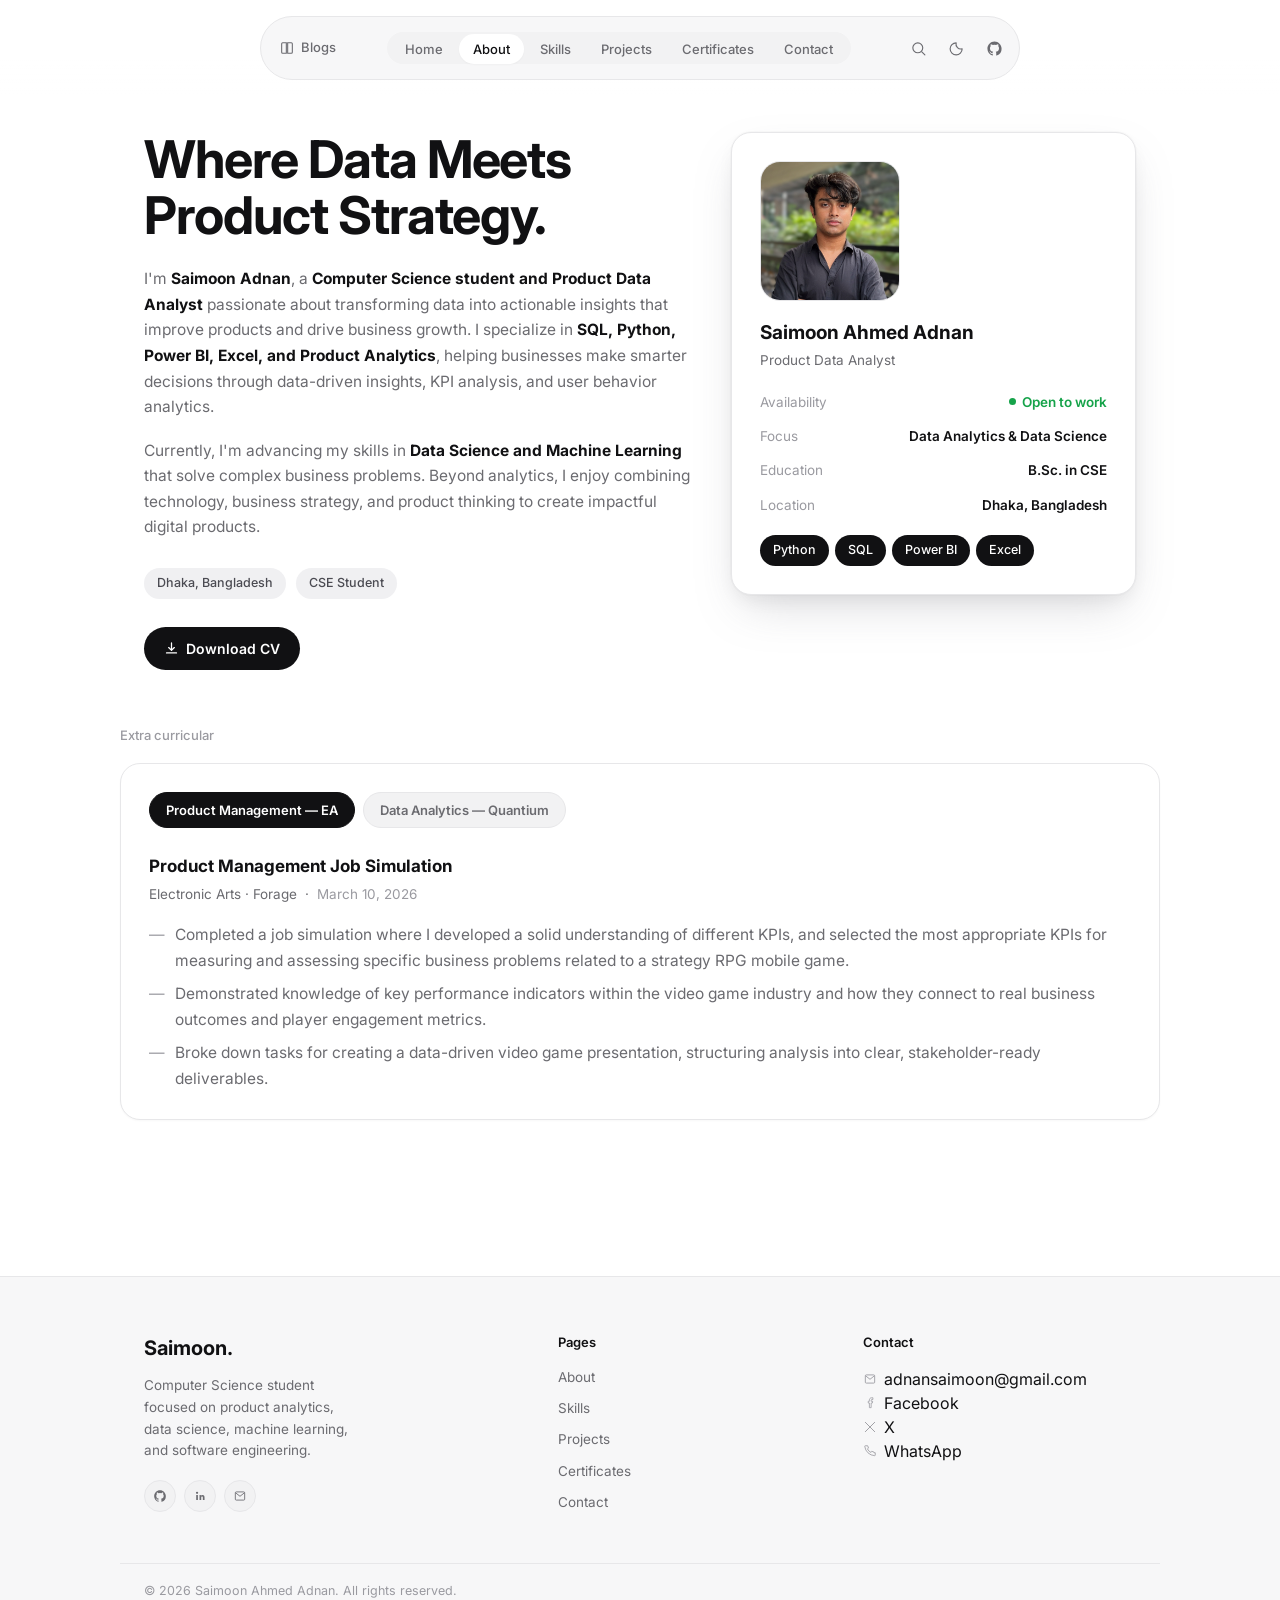
==== about.html @ 1e39cbe5 "first commit" ====
<!DOCTYPE html>
<html lang="en">
<head>
<meta charset="UTF-8" />
<meta name="viewport" content="width=device-width, initial-scale=1.0" />
<title>About — Saimoon Ahmed Adnan</title>
<link rel="preconnect" href="https://fonts.googleapis.com">
<link rel="preconnect" href="https://fonts.gstatic.com" crossorigin>
<link href="https://fonts.googleapis.com/css2?family=Inter:wght@400;500;600;700;800&display=swap" rel="stylesheet">
<link rel="stylesheet" href="css/style.css" />
<style>
  .sim-tab {
    font-size: 13px;
    font-weight: 600;
    padding: 9px 16px;
    border-radius: 999px;
    background: var(--bg-soft-2);
    color: var(--text-soft);
    border: 1px solid var(--border);
    transition: background 0.15s ease, color 0.15s ease;
  }
  .sim-tab.is-active {
    background: var(--text);
    color: var(--bg);
    border-color: var(--text);
  }
</style>
</head>
<body>
<a href="#main" class="skip-link">Skip to content</a>

<header class="nav-wrap">
  <nav class="nav" aria-label="Primary">
    <a href="blog.html" class="nav__brand">
      <svg viewBox="0 0 24 24" fill="none"><path d="M4 5.5C4 4.67 4.67 4 5.5 4H11v16H5.5A1.5 1.5 0 0 1 4 18.5v-13Z" stroke="currentColor" stroke-width="1.6"/><path d="M20 5.5c0-.83-.67-1.5-1.5-1.5H13v16h5.5a1.5 1.5 0 0 0 1.5-1.5v-13Z" stroke="currentColor" stroke-width="1.6"/></svg>
      <span>Blogs</span>
    </a>
    <ul class="nav__links" role="list">
      <li><a href="index.html" class="nav__link">Home</a></li>
      <li><a href="about.html" class="nav__link">About</a></li>
      <li><a href="skills.html" class="nav__link">Skills</a></li>
      <li><a href="projects.html" class="nav__link">Projects</a></li>
      <li><a href="certificates.html" class="nav__link">Certificates</a></li>
      <li><a href="contact.html" class="nav__link">Contact</a></li>
    </ul>
    <div class="nav__actions">
      <button class="nav__icon-btn" aria-label="Search" type="button">
        <svg viewBox="0 0 24 24" fill="none"><circle cx="11" cy="11" r="7" stroke="currentColor" stroke-width="1.6"/><path d="M21 21l-4.3-4.3" stroke="currentColor" stroke-width="1.6" stroke-linecap="round"/></svg>
      </button>
      <button class="nav__icon-btn" aria-label="Toggle dark mode" type="button" data-theme-toggle>
        <svg viewBox="0 0 24 24" fill="none" data-theme-icon></svg>
      </button>
      <a class="nav__icon-btn" href="https://github.com/" aria-label="GitHub" target="_blank" rel="noopener">
        <svg viewBox="0 0 24 24" fill="none"><path d="M12 2C6.48 2 2 6.58 2 12.25c0 4.49 2.87 8.3 6.84 9.64.5.1.68-.22.68-.49 0-.24-.01-1.05-.01-1.9-2.78.62-3.37-1.21-3.37-1.21-.45-1.18-1.1-1.49-1.1-1.49-.9-.63.07-.62.07-.62 1 .07 1.53 1.05 1.53 1.05.89 1.56 2.34 1.11 2.91.85.09-.66.34-1.11.62-1.36-2.22-.26-4.56-1.14-4.56-5.07 0-1.12.39-2.04 1.03-2.76-.1-.26-.45-1.31.1-2.73 0 0 .84-.27 2.75 1.05a9.3 9.3 0 0 1 5 0c1.91-1.32 2.75-1.05 2.75-1.05.55 1.42.2 2.47.1 2.73.64.72 1.03 1.64 1.03 2.76 0 3.94-2.34 4.81-4.57 5.06.36.32.67.94.67 1.9 0 1.37-.01 2.47-.01 2.81 0 .27.18.6.69.49A10.03 10.03 0 0 0 22 12.25C22 6.58 17.52 2 12 2Z" fill="currentColor"/></svg>
      </a>
      <button class="nav__icon-btn nav__links-mobile" aria-label="Open menu" type="button" data-menu-open>
        <svg viewBox="0 0 24 24" fill="none"><path d="M4 6h16M4 12h16M4 18h16" stroke="currentColor" stroke-width="1.8" stroke-linecap="round"/></svg>
      </button>
    </div>
  </nav>
</header>

<div class="mobile-menu" data-mobile-menu>
  <div class="mobile-menu__top">
    <button class="nav__icon-btn" aria-label="Close menu" type="button" data-menu-close>
      <svg viewBox="0 0 24 24" fill="none"><path d="M6 6l12 12M18 6L6 18" stroke="currentColor" stroke-width="1.8" stroke-linecap="round"/></svg>
    </button>
  </div>
  <nav class="mobile-menu__links" aria-label="Mobile">
    <a href="blog.html">Blog</a>
    <a href="index.html">Home</a>
    <a href="about.html">About</a>
    <a href="skills.html">Skills</a>
    <a href="projects.html">Projects</a>
    <a href="certificates.html">Certificates</a>
    <a href="contact.html">Contact</a>
  </nav>
</div>

<main id="main">
  <section class="container--wide" style="padding-top:36px;">
    <div style="display:grid; grid-template-columns: 1.15fr 0.85fr; gap:40px; align-items:start;">

      <!-- Left: bio -->
      <div class="reveal">
        <h1 class="h1" style="margin-bottom:22px;">Where Data Meets Product Strategy.</h1>
        <p class="body-text" style="margin-bottom:18px;">
          I'm <strong style="color:var(--text);">Saimoon Adnan</strong>, a <strong style="color:var(--text);">Computer Science student and Product Data Analyst</strong> passionate about transforming data into actionable insights that improve products and drive business growth. I specialize in <strong style="color:var(--text);">SQL, Python, Power BI, Excel, and Product Analytics</strong>, helping businesses make smarter decisions through data-driven insights, KPI analysis, and user behavior analytics.
        </p>
        <p class="body-text" style="margin-bottom:28px;">
          Currently, I'm advancing my skills in <strong style="color:var(--text);">Data Science and Machine Learning</strong> that solve complex business problems. Beyond analytics, I enjoy combining technology, business strategy, and product thinking to create impactful digital products.
        </p>

        <div style="display:flex; gap:10px; flex-wrap:wrap; margin-bottom:28px;">
          <span class="pill">Dhaka, Bangladesh</span>
          <span class="pill">CSE Student</span>
        </div>

        <a href="#" class="btn btn--primary">
          <svg viewBox="0 0 24 24" fill="none"><path d="M12 3v12m0 0l-4.5-4.5M12 15l4.5-4.5M4 19h16" stroke="currentColor" stroke-width="2" stroke-linecap="round" stroke-linejoin="round"/></svg>
          Download CV
        </a>
      </div>

      <!-- Right: info card -->
      <div class="card reveal" style="padding:28px; box-shadow: 0 0 0 1px rgba(0,0,0,0.02), 0 20px 48px -12px rgba(120,120,128,0.28), 0 8px 20px -6px rgba(0,0,0,0.08);">
        <div style="width:140px; height:140px; border-radius:20px; background:var(--bg-soft-2); border:1px solid var(--border); display:flex; align-items:center; justify-content:center; margin-bottom:18px; overflow:hidden;">
          <img src="my pic/saimon 1.jpeg" alt="Saimoon Ahmed Adnan" style="width:100%; height:100%; object-fit:cover; object-position:center top;">
        </div>

        <h2 style="font-size:19px; font-weight:700; margin-bottom:2px;">Saimoon Ahmed Adnan</h2>
        <p style="font-size:13.5px; color:var(--text-soft); margin-bottom:22px;">Product Data Analyst</p>

        <div style="display:flex; flex-direction:column; gap:14px; margin-bottom:20px;">
          <div style="display:flex; justify-content:space-between; font-size:13.5px;">
            <span class="text-faint">Availability</span>
            <span style="display:flex; align-items:center; gap:6px; color:var(--accent-green); font-weight:600;"><span class="dot"></span>Open to work</span>
          </div>
          <div style="display:flex; justify-content:space-between; font-size:13.5px;">
            <span class="text-faint">Focus</span>
            <span style="font-weight:600;">Data Analytics &amp; Data Science</span>
          </div>
          <div style="display:flex; justify-content:space-between; font-size:13.5px;">
            <span class="text-faint">Education</span>
            <span style="font-weight:600;">B.Sc. in CSE</span>
          </div>
          <div style="display:flex; justify-content:space-between; font-size:13.5px;">
            <span class="text-faint">Location</span>
            <span style="font-weight:600;">Dhaka, Bangladesh</span>
          </div>
        </div>

        <div style="display:flex; gap:6px; flex-wrap:wrap;">
          <span class="pill pill--dark">Python</span>
          <span class="pill pill--dark">SQL</span>
          <span class="pill pill--dark">Power BI</span>
          <span class="pill pill--dark">Excel</span>
        </div>
      </div>

    </div>
  </section>

  <!-- ================= EXTRA CURRICULAR (swappable tabs) ================= -->
  <section class="container--wide section">
    <p class="eyebrow reveal" style="margin-bottom:18px;">Extra curricular</p>

    <div class="card reveal" style="padding:28px;">
      <div class="sim-tabs" role="tablist" aria-label="Switch job simulation" style="display:flex; gap:8px; flex-wrap:wrap; margin-bottom:26px;">
        <button class="sim-tab is-active" data-sim="ea" type="button">Product Management — EA</button>
        <button class="sim-tab" data-sim="quantium" type="button">Data Analytics — Quantium</button>
      </div>

      <div data-sim-panel="ea">
        <h3 style="font-size:17px; font-weight:700; margin-bottom:4px;">Product Management Job Simulation</h3>
        <p style="font-size:13.5px; color:var(--text-soft); margin-bottom:18px;">
          Electronic Arts · Forage &nbsp;·&nbsp; <span class="text-faint">March 10, 2026</span>
        </p>
        <ul style="display:flex; flex-direction:column; gap:8px;">
          <li class="body-text" style="display:flex; gap:10px;"><span aria-hidden="true" style="color:var(--text-faint);">—</span>Completed a job simulation where I developed a solid understanding of different KPIs, and selected the most appropriate KPIs for measuring and assessing specific business problems related to a strategy RPG mobile game.</li>
          <li class="body-text" style="display:flex; gap:10px;"><span aria-hidden="true" style="color:var(--text-faint);">—</span>Demonstrated knowledge of key performance indicators within the video game industry and how they connect to real business outcomes and player engagement metrics.</li>
          <li class="body-text" style="display:flex; gap:10px;"><span aria-hidden="true" style="color:var(--text-faint);">—</span>Broke down tasks for creating a data-driven video game presentation, structuring analysis into clear, stakeholder-ready deliverables.</li>
        </ul>
      </div>

      <div data-sim-panel="quantium" style="display:none;">
        <h3 style="font-size:17px; font-weight:700; margin-bottom:4px;">Quantium Data Analytics Job Simulation on Forage</h3>
        <p style="font-size:13.5px; color:var(--text-soft); margin-bottom:18px;">
          Quantium · Forage &nbsp;·&nbsp; <span class="text-faint">June 3, 2026</span>
        </p>
        <ul style="display:flex; flex-direction:column; gap:8px;">
          <li class="body-text" style="display:flex; gap:10px;"><span aria-hidden="true" style="color:var(--text-faint);">—</span>Completed a job simulation focused on Data Analytics and Commercial Insights for the data science team.</li>
          <li class="body-text" style="display:flex; gap:10px;"><span aria-hidden="true" style="color:var(--text-faint);">—</span>Developed expertise in data preparation and customer analytics, utilizing transaction datasets to extract valuable insights and deliver data-driven commercial recommendations.</li>
          <li class="body-text" style="display:flex; gap:10px;"><span aria-hidden="true" style="color:var(--text-faint);">—</span>Extended analytical capabilities to identify benchmark stores for conducting uplift testing on trial store layouts, enabling evidence-based decision-making.</li>
        </ul>
      </div>
    </div>
  </section>
</main>

<footer class="footer">
  <div class="footer__top">
    <div>
      <p class="footer__brand-name">Saimoon.</p>
      <p class="footer__brand-text">Computer Science student focused on product analytics, data science, machine learning, and software engineering.</p>
      <div class="footer__socials">
        <a href="https://github.com/saimoon-adnan" class="footer__social-btn" aria-label="GitHub" target="_blank" rel="noopener">
          <svg viewBox="0 0 24 24" fill="none"><path d="M12 2C6.48 2 2 6.58 2 12.25c0 4.49 2.87 8.3 6.84 9.64.5.1.68-.22.68-.49 0-.24-.01-1.05-.01-1.9-2.78.62-3.37-1.21-3.37-1.21-.45-1.18-1.1-1.49-1.1-1.49-.9-.63.07-.62.07-.62 1 .07 1.53 1.05 1.53 1.05.89 1.56 2.34 1.11 2.91.85.09-.66.34-1.11.62-1.36-2.22-.26-4.56-1.14-4.56-5.07 0-1.12.39-2.04 1.03-2.76-.1-.26-.45-1.31.1-2.73 0 0 .84-.27 2.75 1.05a9.3 9.3 0 0 1 5 0c1.91-1.32 2.75-1.05 2.75-1.05.55 1.42.2 2.47.1 2.73.64.72 1.03 1.64 1.03 2.76 0 3.94-2.34 4.81-4.57 5.06.36.32.67.94.67 1.9 0 1.37-.01 2.47-.01 2.81 0 .27.18.6.69.49A10.03 10.03 0 0 0 22 12.25C22 6.58 17.52 2 12 2Z" fill="currentColor"/></svg>
        </a>
        <a href="https://www.linkedin.com/in/saimoon-adnan-771079322/" class="footer__social-btn" aria-label="LinkedIn" target="_blank" rel="noopener">
          <svg viewBox="0 0 24 24" fill="none"><path d="M6.94 8.5a1.94 1.94 0 1 0 0-3.88 1.94 1.94 0 0 0 0 3.88ZM5.5 10.4h2.9V19H5.5v-8.6Zm5.2 0h2.78v1.18h.04c.39-.73 1.34-1.5 2.76-1.5 2.95 0 3.5 1.94 3.5 4.46V19h-2.9v-3.86c0-.92-.02-2.11-1.29-2.11-1.3 0-1.5 1-1.5 2.05V19h-2.9v-8.6Z" fill="currentColor"/></svg>
        </a>
        <a href="mailto:adnansaimoon@gmail.com" class="footer__social-btn" aria-label="Email">
          <svg viewBox="0 0 24 24" fill="none"><path d="M4 6.5A1.5 1.5 0 0 1 5.5 5h13A1.5 1.5 0 0 1 20 6.5v11A1.5 1.5 0 0 1 18.5 19h-13A1.5 1.5 0 0 1 4 17.5v-11Z" stroke="currentColor" stroke-width="1.5"/><path d="M5 7l7 5.5L19 7" stroke="currentColor" stroke-width="1.5" stroke-linecap="round" stroke-linejoin="round"/></svg>
        </a>
      </div>
    </div>
    <nav>
      <p class="footer__col-title">Pages</p>
      <a href="about.html">About</a>
      <a href="skills.html">Skills</a>
      <a href="projects.html">Projects</a>
      <a href="certificates.html">Certificates</a>
      <a href="contact.html">Contact</a>
    </nav>
    <div>
      <p class="footer__col-title">Contact</p>
      <a href="mailto:adnansaimoon@gmail.com" class="footer__contact-item">
        <svg viewBox="0 0 24 24" fill="none"><path d="M4 6.5A1.5 1.5 0 0 1 5.5 5h13A1.5 1.5 0 0 1 20 6.5v11A1.5 1.5 0 0 1 18.5 19h-13A1.5 1.5 0 0 1 4 17.5v-11Z" stroke="currentColor" stroke-width="1.5"/><path d="M5 7l7 5.5L19 7" stroke="currentColor" stroke-width="1.5" stroke-linecap="round" stroke-linejoin="round"/></svg>
        adnansaimoon@gmail.com
      </a>
      <a href="https://www.facebook.com/adnan.irfan.1213" class="footer__contact-item" target="_blank" rel="noopener">
        <svg viewBox="0 0 24 24" fill="none"><path d="M14 9h2.5l-.4 3H14v8h-3v-8H9V9h2V7.2C11 4.9 12 3 15 3h2v3h-1.5c-.9 0-1.5.3-1.5 1.3V9Z" stroke="currentColor" stroke-width="1.3" stroke-linejoin="round" fill="none"/></svg>
        Facebook
      </a>
      <a href="https://x.com/OnlySaimon" class="footer__contact-item" target="_blank" rel="noopener">
        <svg viewBox="0 0 24 24" fill="none"><path d="M4 4l16 16M20 4 4 20" stroke="currentColor" stroke-width="1.6" stroke-linecap="round"/></svg>
        X
      </a>
      <a href="https://wa.me/8801600627822" class="footer__contact-item" target="_blank" rel="noopener">
        <svg viewBox="0 0 24 24" fill="none"><path d="M21 15v4a1 1 0 0 1-1.1 1A18 18 0 0 1 3 4.1 1 1 0 0 1 4 3h4l1.5 4-2 1.3a13 13 0 0 0 6.2 6.2L15 12.5 19 14v1Z" stroke="currentColor" stroke-width="1.4" stroke-linejoin="round"/></svg>
        WhatsApp
      </a>
    </div>
  </div>
  <div class="footer__bottom">
    <span>© 2026 Saimoon Ahmed Adnan. All rights reserved.</span>
  </div>
</footer>

<script src="js/main.js"></script>
<script>
  (function () {
    var tabs = document.querySelectorAll(".sim-tab");
    var panels = document.querySelectorAll("[data-sim-panel]");
    tabs.forEach(function (tab) {
      tab.addEventListener("click", function () {
        tabs.forEach(function (t) { t.classList.remove("is-active"); });
        tab.classList.add("is-active");
        var sim = tab.getAttribute("data-sim");
        panels.forEach(function (panel) {
          panel.style.display = panel.getAttribute("data-sim-panel") === sim ? "" : "none";
        });
      });
    });
  })();
</script>
</body>
</html>
---- css/style.css ----
/* ==========================================================================
   SAIMOON AHMED ADNAN — Portfolio
   Design tokens + global styles
   ========================================================================== */

:root {
  /* Light theme (default) */
  --bg: #ffffff;
  --bg-soft: #f7f7f8;
  --bg-soft-2: #f2f2f3;
  --surface: #ffffff;
  --border: #e7e7e9;
  --text: #111113;
  --text-soft: #6b6b70;
  --text-faint: #9a9aa0;
  --accent-green: #16a34a;
  --accent-green-bg: #e8f7ee;
  --accent-blue: #2563eb;
  --accent-purple: #7c3aed;
  --pill-bg: #f0f0f2;
  --pill-text: #4b4b52;
  --shadow-card: 0 1px 2px rgba(0,0,0,0.03);
  --radius-sm: 8px;
  --radius-md: 14px;
  --radius-lg: 20px;
  --radius-pill: 999px;
  --font-display: "Inter", -apple-system, BlinkMacSystemFont, "Segoe UI", sans-serif;
  --font-body: "Inter", -apple-system, BlinkMacSystemFont, "Segoe UI", sans-serif;
  --font-mono: "ui-monospace", "SFMono-Regular", Menlo, Consolas, monospace;
  --max-width: 880px;
  --nav-height: 64px;
}

[data-theme="dark"] {
  --bg: #0c0c0d;
  --bg-soft: #151517;
  --bg-soft-2: #1b1b1e;
  --surface: #131314;
  --border: #2a2a2d;
  --text: #f2f2f3;
  --text-soft: #a3a3a8;
  --text-faint: #6b6b70;
  --accent-green: #22c55e;
  --accent-green-bg: rgba(34,197,94,0.12);
  --accent-blue: #3b82f6;
  --accent-purple: #a78bfa;
  --pill-bg: #1f1f22;
  --pill-text: #c2c2c6;
  --shadow-card: 0 1px 2px rgba(0,0,0,0.4);
}

* { margin: 0; padding: 0; box-sizing: border-box; }

html {
  scroll-behavior: smooth;
}

@media (prefers-reduced-motion: reduce) {
  html { scroll-behavior: auto; }
  *, *::before, *::after {
    animation-duration: 0.001ms !important;
    animation-iteration-count: 1 !important;
    transition-duration: 0.001ms !important;
    scroll-behavior: auto !important;
  }
}

body {
  font-family: var(--font-body);
  background: var(--bg);
  color: var(--text);
  -webkit-font-smoothing: antialiased;
  line-height: 1.5;
  transition: background 0.25s ease, color 0.25s ease;
}

img { max-width: 100%; display: block; }

a { color: inherit; text-decoration: none; }

button { font-family: inherit; cursor: pointer; border: none; background: none; color: inherit; }

ul { list-style: none; }

.container {
  max-width: var(--max-width);
  margin: 0 auto;
  padding: 0 24px;
}

.container--wide {
  max-width: 1040px;
  margin: 0 auto;
  padding: 0 24px;
}

/* ==========================================================================
   Focus states (accessibility)
   ========================================================================== */
a:focus-visible,
button:focus-visible,
input:focus-visible,
textarea:focus-visible {
  outline: 2px solid var(--accent-green);
  outline-offset: 2px;
  border-radius: 6px;
}

/* ==========================================================================
   NAV
   ========================================================================== */
.nav-wrap {
  position: sticky;
  top: 0;
  z-index: 100;
  padding: 16px 24px;
  background: linear-gradient(to bottom, var(--bg) 60%, transparent);
}

.nav {
  max-width: 760px;
  margin: 0 auto;
  display: flex;
  align-items: center;
  justify-content: space-between;
  gap: 16px;
  background: var(--bg-soft);
  border: 1px solid var(--border);
  border-radius: var(--radius-pill);
  padding: 8px 8px 8px 18px;
  height: var(--nav-height);
}

.nav__brand {
  display: flex;
  align-items: center;
  gap: 6px;
  font-size: 13px;
  font-weight: 500;
  color: var(--text-soft);
  white-space: nowrap;
}

.nav__brand svg { width: 16px; height: 16px; flex-shrink: 0; }

.nav__links {
  display: flex;
  align-items: center;
  gap: 2px;
  background: var(--bg-soft-2);
  border-radius: var(--radius-pill);
  padding: 4px;
}

.nav__link {
  font-size: 13px;
  font-weight: 500;
  color: var(--text-soft);
  padding: 7px 14px;
  border-radius: var(--radius-pill);
  transition: background 0.18s ease, color 0.18s ease;
  white-space: nowrap;
}

.nav__link:hover { color: var(--text); }

.nav__link.is-active {
  background: var(--surface);
  color: var(--text);
  box-shadow: var(--shadow-card);
}

.nav__actions {
  display: flex;
  align-items: center;
  gap: 4px;
}

.nav__icon-btn {
  width: 34px;
  height: 34px;
  display: flex;
  align-items: center;
  justify-content: center;
  border-radius: 50%;
  color: var(--text-soft);
  transition: background 0.18s ease, color 0.18s ease;
}

.nav__icon-btn:hover { background: var(--bg-soft-2); color: var(--text); }
.nav__icon-btn svg { width: 17px; height: 17px; }

.nav__divider {
  width: 1px;
  height: 20px;
  background: var(--border);
  margin: 0 4px;
}

/* Mobile nav */
.nav__links-mobile {
  display: none;
}

@media (max-width: 640px) {
  .nav { padding: 8px; height: 56px; }
  .nav__brand span { display: none; }
  .nav__links { display: none; }
  .nav__links-mobile { display: flex; }
}

.mobile-menu {
  position: fixed;
  inset: 0;
  background: var(--bg);
  z-index: 200;
  display: none;
  flex-direction: column;
  padding: 24px;
}

.mobile-menu.is-open { display: flex; }

.mobile-menu__top {
  display: flex;
  justify-content: flex-end;
  margin-bottom: 32px;
}

.mobile-menu__links {
  display: flex;
  flex-direction: column;
  gap: 8px;
}

.mobile-menu__links a {
  font-size: 24px;
  font-weight: 600;
  padding: 10px 0;
  color: var(--text);
}

/* ==========================================================================
   TYPE
   ========================================================================== */
.eyebrow {
  font-size: 13px;
  color: var(--text-faint);
  font-weight: 500;
}

.h1 {
  font-size: clamp(34px, 6vw, 52px);
  font-weight: 700;
  letter-spacing: -0.02em;
  line-height: 1.08;
}

/* Hero name — larger, with a soft radial glow behind it */
.hero-name-wrap {
  position: relative;
  display: inline-block;
  width: 100%;
}

.hero-name-wrap::before {
  content: "";
  position: absolute;
  top: 50%;
  left: 50%;
  width: min(720px, 94vw);
  height: 300px;
  transform: translate(-50%, -50%);
  background: radial-gradient(ellipse at center, rgba(120,120,128,0.28) 0%, rgba(120,120,128,0.16) 38%, transparent 76%);
  filter: blur(20px);
  z-index: -1;
  pointer-events: none;
}

[data-theme="dark"] .hero-name-wrap::before {
  background: radial-gradient(ellipse at center, rgba(170,170,178,0.22) 0%, rgba(170,170,178,0.12) 38%, transparent 76%);
}

.hero-name {
  font-size: clamp(42px, 8vw, 68px);
  font-weight: 800;
  letter-spacing: -0.025em;
  line-height: 1.06;
  position: relative;
}

.h2 {
  font-size: clamp(26px, 4vw, 34px);
  font-weight: 700;
  letter-spacing: -0.01em;
  line-height: 1.15;
}

.body-text {
  font-size: 15.5px;
  color: var(--text-soft);
  line-height: 1.65;
}

.text-muted { color: var(--text-soft); }
.text-faint { color: var(--text-faint); }

/* highlighted inline keyword (hero tagline pattern) */
.kw {
  background: var(--pill-bg);
  color: var(--text);
  padding: 2px 10px;
  border-radius: var(--radius-pill);
  font-weight: 600;
}

/* ==========================================================================
   PILLS / TAGS / BADGES
   ========================================================================== */
.pill {
  display: inline-flex;
  align-items: center;
  gap: 6px;
  font-size: 12.5px;
  font-weight: 500;
  color: var(--pill-text);
  background: var(--pill-bg);
  padding: 6px 13px;
  border-radius: var(--radius-pill);
  white-space: nowrap;
}

.pill--dark {
  background: var(--text);
  color: var(--bg);
}
[data-theme="dark"] .pill--dark { background: var(--text); color: var(--bg); }

.pill--status {
  background: var(--accent-green-bg);
  color: var(--accent-green);
}

.dot {
  width: 7px;
  height: 7px;
  border-radius: 50%;
  background: var(--accent-green);
  display: inline-block;
}

/* ==========================================================================
   BUTTONS
   ========================================================================== */
.btn {
  display: inline-flex;
  align-items: center;
  justify-content: center;
  gap: 7px;
  font-size: 14px;
  font-weight: 600;
  padding: 11px 20px;
  border-radius: var(--radius-pill);
  transition: transform 0.15s ease, opacity 0.15s ease, background 0.15s ease;
}

.btn svg { width: 15px; height: 15px; }

.btn--primary {
  background: var(--text);
  color: var(--bg);
}
.btn--primary:hover { opacity: 0.85; transform: translateY(-1px); }

.btn--secondary {
  background: var(--bg-soft-2);
  color: var(--text);
  border: 1px solid var(--border);
}
.btn--secondary:hover { background: var(--bg-soft); transform: translateY(-1px); }

.btn--ghost {
  background: transparent;
  color: var(--text-soft);
}
.btn--ghost:hover { color: var(--text); }

.btn--sm { padding: 9px 15px; font-size: 13px; }
.btn--block { width: 100%; }

/* ==========================================================================
   CARDS
   ========================================================================== */
.card {
  background: var(--surface);
  border: 1px solid var(--border);
  border-radius: var(--radius-lg);
  box-shadow: var(--shadow-card);
}

/* ==========================================================================
   REVEAL ANIMATION (scroll)
   ========================================================================== */
.reveal {
  opacity: 0;
  transform: translateY(16px);
  transition: opacity 0.6s cubic-bezier(.2,.7,.2,1), transform 0.6s cubic-bezier(.2,.7,.2,1);
}
.reveal.is-visible {
  opacity: 1;
  transform: translateY(0);
}

/* ==========================================================================
   FOOTER (shared across all pages)
   ========================================================================== */
.footer {
  background: var(--bg-soft);
  border-top: 1px solid var(--border);
  margin-top: 100px;
}

.footer__top {
  max-width: 1040px;
  margin: 0 auto;
  padding: 56px 24px 40px;
  display: grid;
  grid-template-columns: 1.4fr 1fr 1fr;
  gap: 32px;
}

.footer__brand-name {
  font-size: 20px;
  font-weight: 700;
  margin-bottom: 12px;
}

.footer__brand-text {
  font-size: 13.5px;
  color: var(--text-soft);
  line-height: 1.6;
  max-width: 220px;
  margin-bottom: 18px;
}

.footer__socials {
  display: flex;
  gap: 8px;
}

.footer__social-btn {
  width: 32px;
  height: 32px;
  border-radius: 50%;
  background: var(--bg-soft-2);
  border: 1px solid var(--border);
  display: flex;
  align-items: center;
  justify-content: center;
  color: var(--text-soft);
  transition: color 0.15s ease, border-color 0.15s ease;
}
.footer__social-btn:hover { color: var(--text); border-color: var(--text-faint); }
.footer__social-btn svg { width: 14px; height: 14px; }

.footer__col-title {
  font-size: 13px;
  font-weight: 600;
  margin-bottom: 14px;
  color: var(--text);
}

.footer__top nav a {
  display: block;
  font-size: 13.5px;
  color: var(--text-soft);
  margin-bottom: 11px;
  transition: color 0.15s ease;
}
.footer__top nav a:hover { color: var(--text); }

.footer__contact-item {
  display: flex;
  align-items: center;
  gap: 7px;
  transition: color 0.15s ease;
}
.footer__contact-item:hover { color: var(--text); }
.footer__contact-item svg { width: 14px; height: 14px; flex-shrink: 0; color: var(--text-faint); }

.footer__bottom {
  max-width: 1040px;
  margin: 0 auto;
  padding: 18px 24px;
  border-top: 1px solid var(--border);
  display: flex;
  justify-content: space-between;
  font-size: 12.5px;
  color: var(--text-faint);
}

@media (max-width: 720px) {
  .footer__top { grid-template-columns: 1fr 1fr; gap: 28px 16px; }
  .footer__bottom { flex-direction: column; gap: 6px; text-align: center; }
}

@media (max-width: 560px) {
  .footer__top {
    grid-template-columns: 1fr;
    gap: 32px;
    text-align: left;
    padding: 48px 24px 32px;
  }
  .footer__brand-text { max-width: 100%; }
  .footer__socials { justify-content: flex-start; }
  .footer__bottom {
    text-align: left;
    align-items: flex-start;
  }
}

/* ==========================================================================
   PAGE HEADER (used by About/Skills/Projects/Contact/Certificates)
   ========================================================================== */
.page-header {
  padding-top: 56px;
  padding-bottom: 40px;
}

.page-header__title {
  margin-bottom: 12px;
}

.page-header__sub {
  font-size: 15px;
  color: var(--text-soft);
  max-width: 520px;
}

/* ==========================================================================
   SECTION SPACING
   ========================================================================== */
.section {
  padding: 56px 0;
}

.section__head {
  display: flex;
  align-items: baseline;
  justify-content: space-between;
  margin-bottom: 24px;
}

.section__link {
  font-size: 13.5px;
  font-weight: 600;
  color: var(--text-soft);
  display: inline-flex;
  align-items: center;
  gap: 5px;
  transition: color 0.15s ease, gap 0.15s ease;
}
.section__link:hover { color: var(--text); gap: 8px; }
.section__link svg { width: 13px; height: 13px; }

/* ==========================================================================
   RESPONSIVE: generic grids used inline across pages
   ========================================================================== */
@media (max-width: 760px) {
  .container--wide > div[style*="grid-template-columns: 1.15fr 0.85fr"],
  .container--wide > section > div[style*="grid-template-columns: 1.15fr 0.85fr"] {
    grid-template-columns: 1fr !important;
  }
  .container--wide div[style*="grid-template-columns: 1.3fr 0.9fr"] {
    grid-template-columns: 1fr !important;
  }
  .container--wide div[style*="grid-template-columns: 1.6fr 1fr"] {
    grid-template-columns: 1fr !important;
  }
  .container--wide div[style*="grid-template-columns: repeat(3, 1fr)"] {
    grid-template-columns: 1fr !important;
  }
  .container div[style*="grid-template-columns: repeat(3, 1fr)"] {
    grid-template-columns: 1fr !important;
  }
}

@media (max-width: 480px) {
  .nav__brand { display: none; }

  /* Hero: easier to use on small screens — stacked, full-width tap targets */
  .hero-name {
    font-size: clamp(36px, 11vw, 48px);
  }
  .hero-name-wrap::before {
    height: 220px;
  }
}

@media (max-width: 420px) {
  .container { padding: 0 18px; }
  .hero-cta {
    flex-direction: column;
    align-items: stretch;
  }
  .hero-cta .btn {
    width: 100%;
  }
}

/* ==========================================================================
   SITE SEARCH
   ========================================================================== */
.search-overlay {
  position: fixed;
  inset: 0;
  z-index: 300;
  background: rgba(0,0,0,0.45);
  display: none;
  align-items: flex-start;
  justify-content: center;
  padding: 12vh 20px 20px;
}
[data-theme="dark"] .search-overlay { background: rgba(0,0,0,0.65); }

.search-overlay.is-open { display: flex; }

.search-box {
  width: 100%;
  max-width: 560px;
  background: var(--surface);
  border: 1px solid var(--border);
  border-radius: var(--radius-md);
  box-shadow: 0 20px 60px rgba(0,0,0,0.25);
  overflow: hidden;
  max-height: 70vh;
  display: flex;
  flex-direction: column;
}

.search-box__input-row {
  display: flex;
  align-items: center;
  gap: 10px;
  padding: 14px 16px;
  border-bottom: 1px solid var(--border);
  flex-shrink: 0;
}

.search-box__icon {
  width: 18px;
  height: 18px;
  color: var(--text-faint);
  flex-shrink: 0;
}

.search-box__input {
  flex: 1;
  border: none;
  background: transparent;
  outline: none;
  font-family: inherit;
  font-size: 15px;
  color: var(--text);
}
.search-box__input::placeholder { color: var(--text-faint); }

.search-box__close {
  width: 28px;
  height: 28px;
  display: flex;
  align-items: center;
  justify-content: center;
  border-radius: 50%;
  color: var(--text-soft);
  flex-shrink: 0;
}
.search-box__close:hover { background: var(--bg-soft-2); color: var(--text); }
.search-box__close svg { width: 15px; height: 15px; }

.search-box__results {
  overflow-y: auto;
  padding: 8px;
}

.search-box__result {
  display: flex;
  flex-direction: column;
  gap: 2px;
  padding: 10px 12px;
  border-radius: var(--radius-sm);
  transition: background 0.12s ease;
}
.search-box__result:hover,
.search-box__result:focus-visible { background: var(--bg-soft-2); }

.search-box__result-title {
  font-size: 14px;
  font-weight: 600;
  color: var(--text);
}

.search-box__result-desc {
  font-size: 12.5px;
  color: var(--text-soft);
}

.search-box__empty {
  display: none;
  padding: 24px 16px;
  text-align: center;
  font-size: 13.5px;
  color: var(--text-faint);
}

/* ==========================================================================
   SKIP LINK
   ========================================================================== */
.skip-link {
  position: absolute;
  left: -9999px;
  top: 0;
  background: var(--text);
  color: var(--bg);
  padding: 10px 16px;
  border-radius: 8px;
  z-index: 999;
}
.skip-link:focus { left: 16px; top: 16px; }
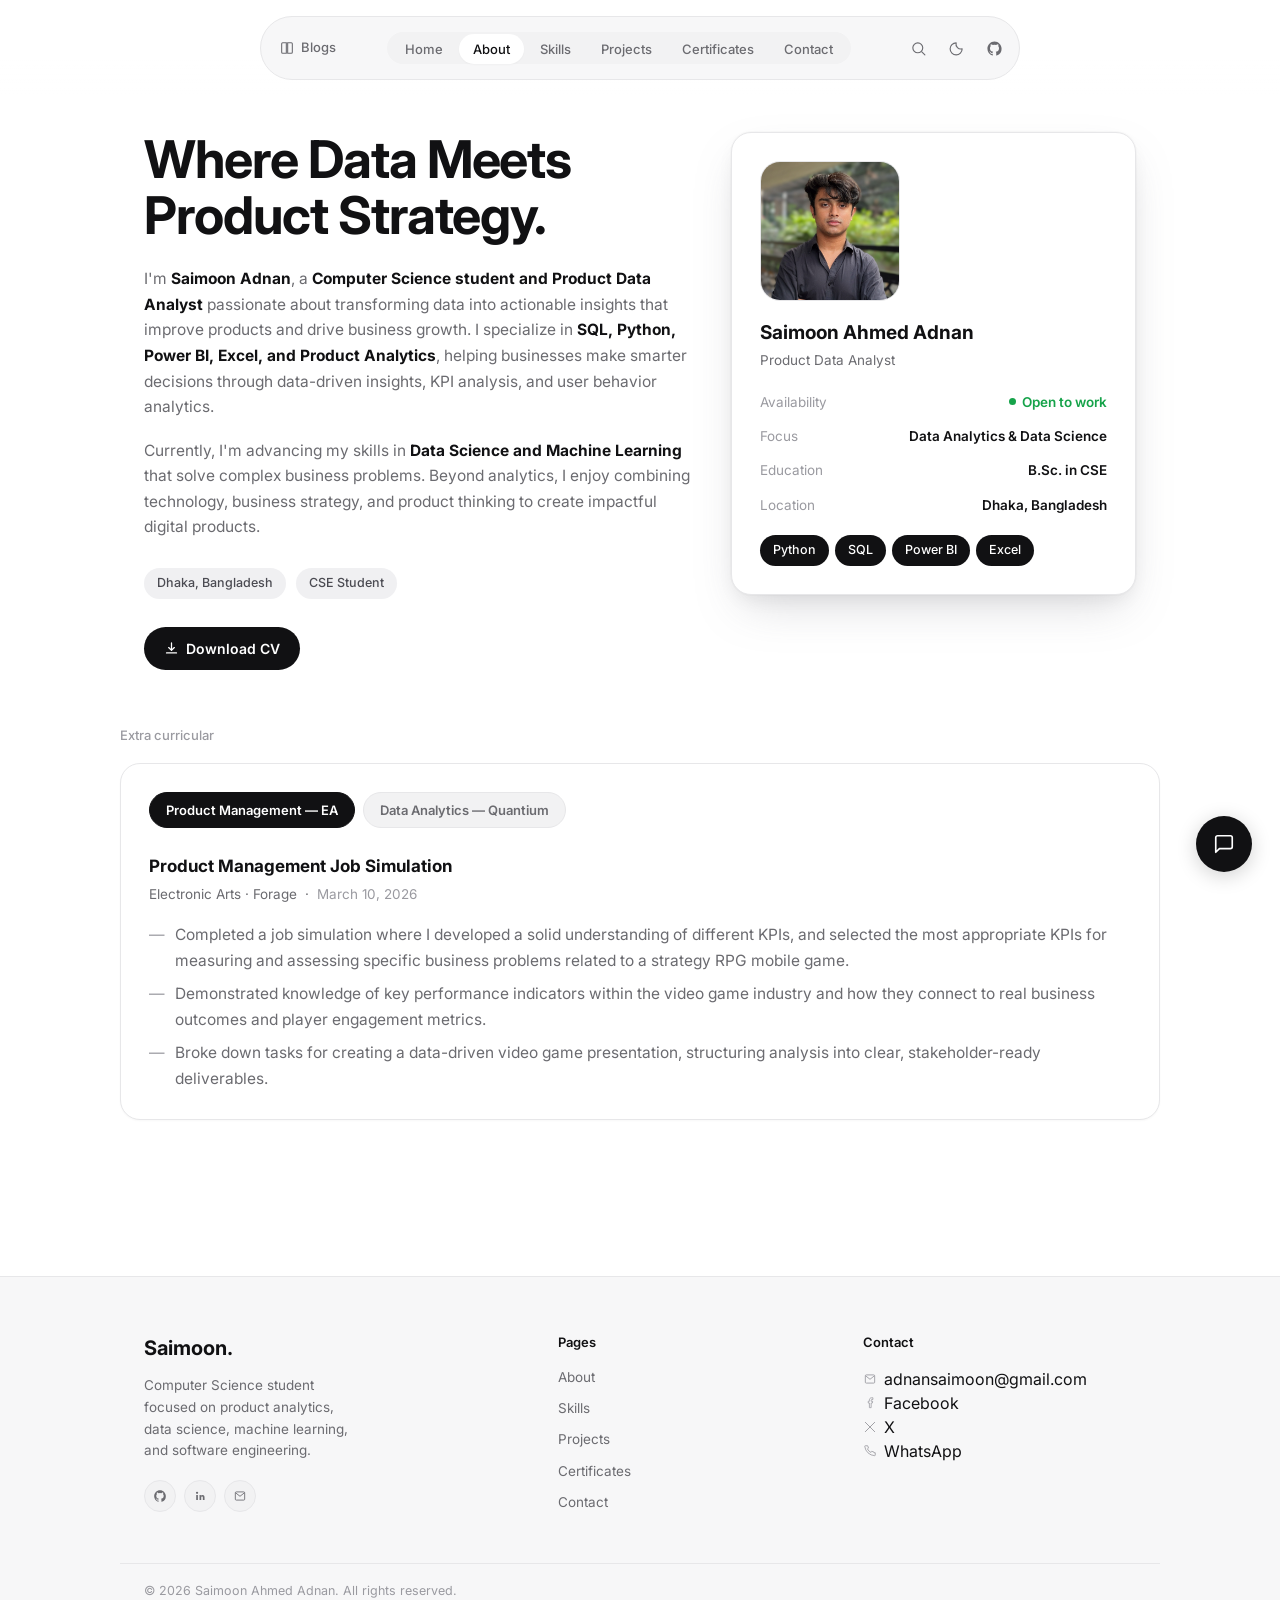
==== commit e80b9e58: "update chatbox" ====
--- a/about.html
+++ b/about.html
@@ -96,7 +96,7 @@
           <span class="pill">CSE Student</span>
         </div>
 
-        <a href="#" class="btn btn--primary">
+        <a href="https://1drv.ms/w/c/3b0d4e21c0f2fffd/IQA5T7iDLszsS4OrklgOBZgHAYgsfw3LJZklzcgCXuksck0" class="btn btn--primary">
           <svg viewBox="0 0 24 24" fill="none"><path d="M12 3v12m0 0l-4.5-4.5M12 15l4.5-4.5M4 19h16" stroke="currentColor" stroke-width="2" stroke-linecap="round" stroke-linejoin="round"/></svg>
           Download CV
         </a>
@@ -143,7 +143,7 @@
 
   <!-- ================= EXTRA CURRICULAR (swappable tabs) ================= -->
   <section class="container--wide section">
-    <p class="eyebrow reveal" style="margin-bottom:18px;">Extra curricular</p>
+    <p class="eyebrow reveal" style="margin-bottom:18px;">  Extra curricular</p>
 
     <div class="card reveal" style="padding:28px;">
       <div class="sim-tabs" role="tablist" aria-label="Switch job simulation" style="display:flex; gap:8px; flex-wrap:wrap; margin-bottom:26px;">
@@ -229,6 +229,7 @@
 </footer>
 
 <script src="js/main.js"></script>
+<script src="js/chatbot.js"></script>
 <script>
   (function () {
     var tabs = document.querySelectorAll(".sim-tab");
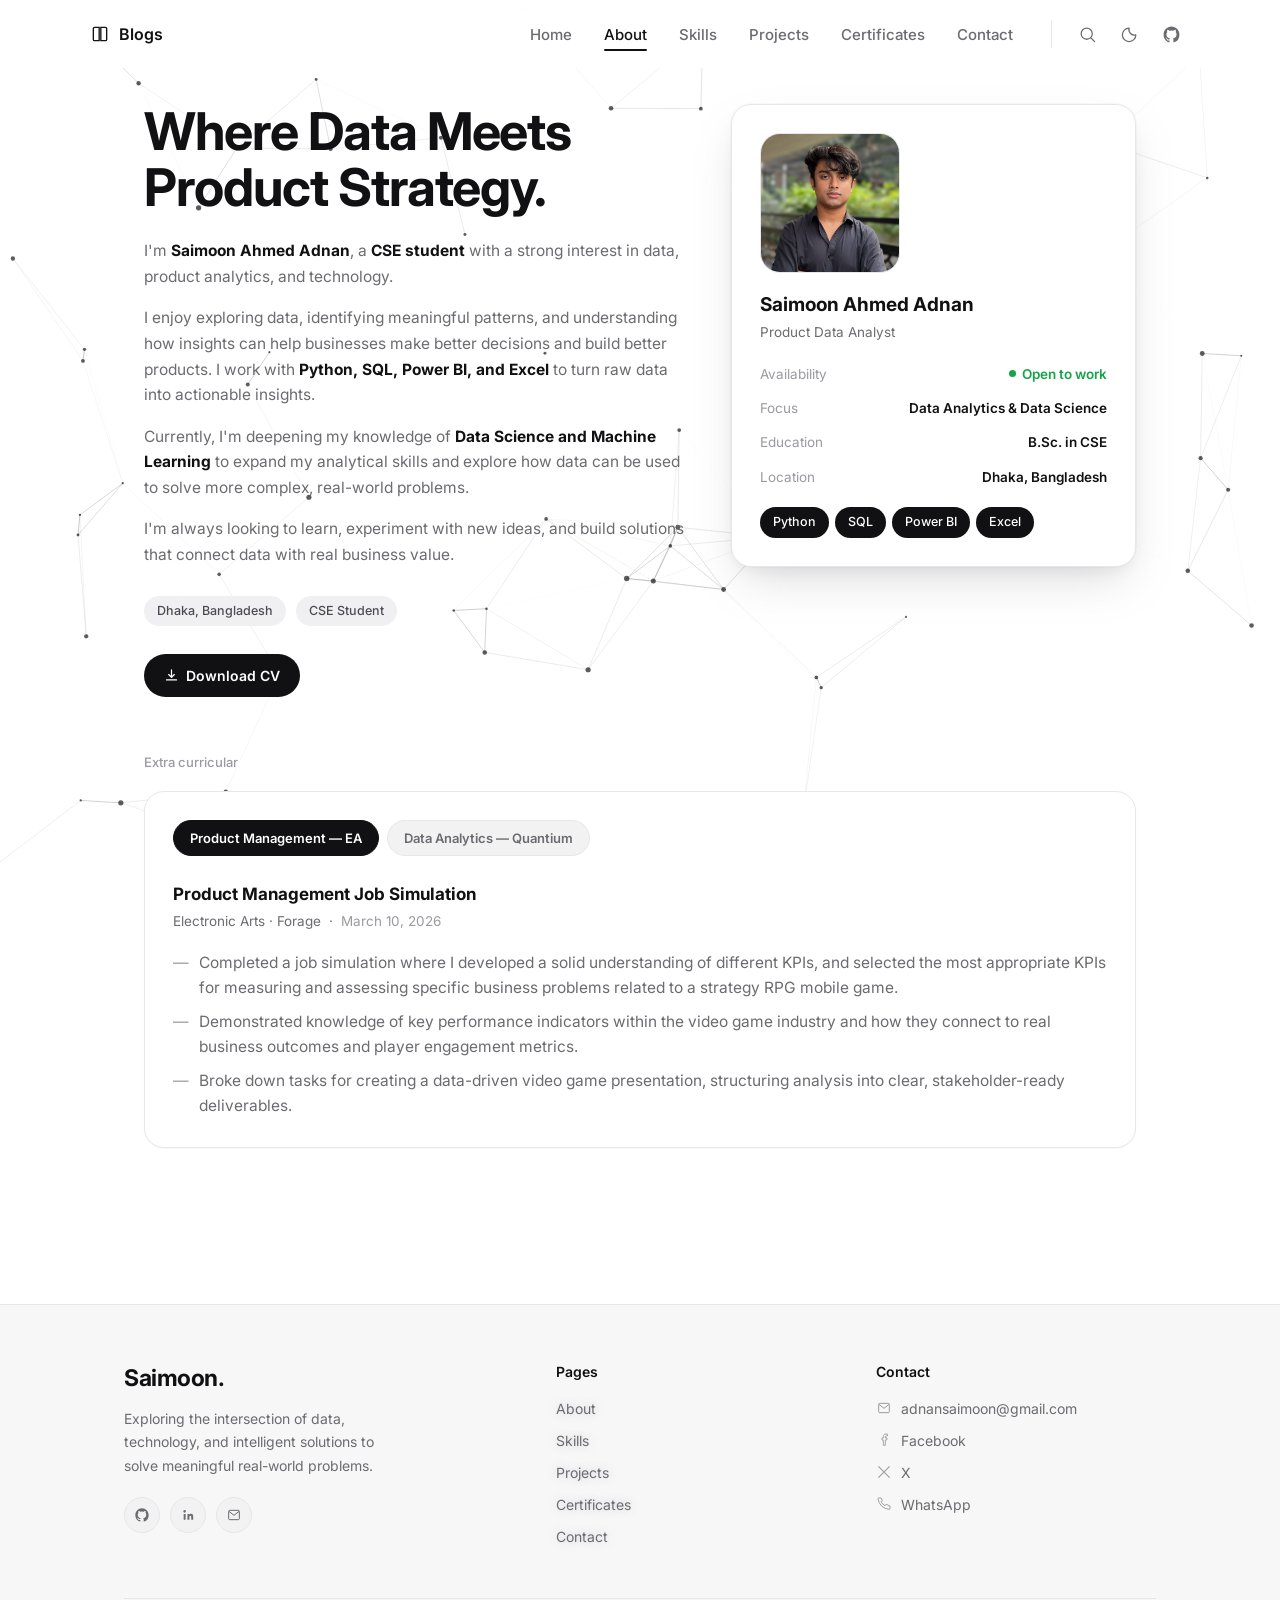
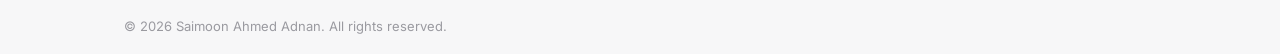
==== commit 524e51a6: "upate about" ====
--- a/about.html
+++ b/about.html
@@ -84,11 +84,17 @@
       <!-- Left: bio -->
       <div class="reveal">
         <h1 class="h1" style="margin-bottom:22px;">Where Data Meets Product Strategy.</h1>
-        <p class="body-text" style="margin-bottom:18px;">
-          I'm <strong style="color:var(--text);">Saimoon Adnan</strong>, a <strong style="color:var(--text);">Computer Science student and Product Data Analyst</strong> passionate about transforming data into actionable insights that improve products and drive business growth. I specialize in <strong style="color:var(--text);">SQL, Python, Power BI, Excel, and Product Analytics</strong>, helping businesses make smarter decisions through data-driven insights, KPI analysis, and user behavior analytics.
+        <p class="body-text" style="margin-bottom:16px;">
+          I'm <strong style="color:var(--text);">Saimoon Ahmed Adnan</strong>, a <strong style="color:var(--text);">CSE student</strong> with a strong interest in data, product analytics, and technology.
+        </p>
+        <p class="body-text" style="margin-bottom:16px;">
+          I enjoy exploring data, identifying meaningful patterns, and understanding how insights can help businesses make better decisions and build better products. I work with <strong style="color:var(--text);">Python, SQL, Power BI, and Excel</strong> to turn raw data into actionable insights.
+        </p>
+        <p class="body-text" style="margin-bottom:16px;">
+          Currently, I'm deepening my knowledge of <strong style="color:var(--text);">Data Science and Machine Learning</strong> to expand my analytical skills and explore how data can be used to solve more complex, real-world problems.
         </p>
         <p class="body-text" style="margin-bottom:28px;">
-          Currently, I'm advancing my skills in <strong style="color:var(--text);">Data Science and Machine Learning</strong> that solve complex business problems. Beyond analytics, I enjoy combining technology, business strategy, and product thinking to create impactful digital products.
+          I'm always looking to learn, experiment with new ideas, and build solutions that connect data with real business value.
         </p>
 
         <div style="display:flex; gap:10px; flex-wrap:wrap; margin-bottom:28px;">
@@ -182,7 +188,7 @@
   <div class="footer__top">
     <div>
       <p class="footer__brand-name">Saimoon.</p>
-      <p class="footer__brand-text">Computer Science student focused on product analytics, data science, machine learning, and software engineering.</p>
+      <p class="footer__brand-text">Exploring the intersection of data, technology, and intelligent solutions to solve meaningful real-world problems.</p>
       <div class="footer__socials">
         <a href="https://github.com/saimoon-adnan" class="footer__social-btn" aria-label="GitHub" target="_blank" rel="noopener">
           <svg viewBox="0 0 24 24" fill="none"><path d="M12 2C6.48 2 2 6.58 2 12.25c0 4.49 2.87 8.3 6.84 9.64.5.1.68-.22.68-.49 0-.24-.01-1.05-.01-1.9-2.78.62-3.37-1.21-3.37-1.21-.45-1.18-1.1-1.49-1.1-1.49-.9-.63.07-.62.07-.62 1 .07 1.53 1.05 1.53 1.05.89 1.56 2.34 1.11 2.91.85.09-.66.34-1.11.62-1.36-2.22-.26-4.56-1.14-4.56-5.07 0-1.12.39-2.04 1.03-2.76-.1-.26-.45-1.31.1-2.73 0 0 .84-.27 2.75 1.05a9.3 9.3 0 0 1 5 0c1.91-1.32 2.75-1.05 2.75-1.05.55 1.42.2 2.47.1 2.73.64.72 1.03 1.64 1.03 2.76 0 3.94-2.34 4.81-4.57 5.06.36.32.67.94.67 1.9 0 1.37-.01 2.47-.01 2.81 0 .27.18.6.69.49A10.03 10.03 0 0 0 22 12.25C22 6.58 17.52 2 12 2Z" fill="currentColor"/></svg>
--- a/css/style.css
+++ b/css/style.css
@@ -113,72 +113,90 @@
   position: sticky;
   top: 0;
   z-index: 100;
-  padding: 16px 24px;
-  background: linear-gradient(to bottom, var(--bg) 60%, transparent);
+  padding: 0 24px;
+  background: var(--bg);
+  background: color-mix(in srgb, var(--bg) 92%, transparent);
+  -webkit-backdrop-filter: blur(10px);
+  backdrop-filter: blur(10px);
 }
 
 .nav {
-  max-width: 760px;
+  max-width: 1100px;
   margin: 0 auto;
   display: flex;
   align-items: center;
-  justify-content: space-between;
   gap: 16px;
-  background: var(--bg-soft);
-  border: 1px solid var(--border);
-  border-radius: var(--radius-pill);
-  padding: 8px 8px 8px 18px;
-  height: var(--nav-height);
+  height: 68px;
+  padding: 0;
+  background: none;
+  border: 0;
+  border-radius: 0;
 }
 
 .nav__brand {
   display: flex;
   align-items: center;
-  gap: 6px;
-  font-size: 13px;
+  gap: 9px;
+  font-size: 16px;
+  font-weight: 600;
+  color: var(--text);
+  white-space: nowrap;
+}
+
+.nav__brand svg { width: 20px; height: 20px; flex-shrink: 0; }
+
+.nav__links {
+  display: flex;
+  align-items: center;
+  gap: 4px;
+  margin-left: auto;
+  background: none;
+  border-radius: 0;
+  padding: 0;
+}
+
+.nav__link {
+  position: relative;
+  font-size: 15px;
   font-weight: 500;
   color: var(--text-soft);
+  padding: 8px 14px;
+  border-radius: 8px;
+  transition: color 0.18s ease;
   white-space: nowrap;
 }
 
-.nav__brand svg { width: 16px; height: 16px; flex-shrink: 0; }
-
-.nav__links {
-  display: flex;
-  align-items: center;
-  gap: 2px;
-  background: var(--bg-soft-2);
-  border-radius: var(--radius-pill);
-  padding: 4px;
-}
-
-.nav__link {
-  font-size: 13px;
-  font-weight: 500;
-  color: var(--text-soft);
-  padding: 7px 14px;
-  border-radius: var(--radius-pill);
-  transition: background 0.18s ease, color 0.18s ease;
-  white-space: nowrap;
-}
-
 .nav__link:hover { color: var(--text); }
 
 .nav__link.is-active {
-  background: var(--surface);
+  background: none;
   color: var(--text);
-  box-shadow: var(--shadow-card);
+  box-shadow: none;
+}
+.nav__link.is-active::after {
+  content: "";
+  position: absolute;
+  left: 14px;
+  right: 14px;
+  bottom: 1px;
+  height: 2px;
+  border-radius: 2px;
+  background: var(--text);
 }
 
 .nav__actions {
   display: flex;
   align-items: center;
   gap: 4px;
+  height: 28px;
+  margin-left: 8px;
+  padding-left: 16px;
+  border-left: 1px solid var(--border);
 }
 
 .nav__icon-btn {
-  width: 34px;
-  height: 34px;
+  width: 38px;
+  height: 38px;
   display: flex;
   align-items: center;
   justify-content: center;
@@ -188,7 +206,7 @@
 }
 
 .nav__icon-btn:hover { background: var(--bg-soft-2); color: var(--text); }
-.nav__icon-btn svg { width: 17px; height: 17px; }
+.nav__icon-btn svg { width: 19px; height: 19px; }
 
 .nav__divider {
   width: 1px;
@@ -202,11 +220,19 @@
   display: none;
 }
 
-@media (max-width: 640px) {
-  .nav { padding: 8px; height: 56px; }
-  .nav__brand span { display: none; }
+@media (max-width: 860px) {
+  .nav-wrap { padding: 0 16px; }
+  .nav { height: 60px; }
   .nav__links { display: none; }
   .nav__links-mobile { display: flex; }
+  .nav__actions {
+    margin-left: auto;
+    padding-left: 0;
+    height: auto;
+    border-left: 0;
+    gap: 2px;
+  }
+  .nav__icon-btn { width: 42px; height: 42px; }
 }
 
 .mobile-menu {
@@ -216,7 +242,8 @@
   z-index: 200;
   display: none;
   flex-direction: column;
-  padding: 24px;
+  padding: 16px 20px calc(24px + env(safe-area-inset-bottom, 0px));
+  overflow-y: auto;
 }
 
 .mobile-menu.is-open { display: flex; }
@@ -224,21 +251,36 @@
 .mobile-menu__top {
   display: flex;
   justify-content: flex-end;
-  margin-bottom: 32px;
+  margin-bottom: 16px;
 }
 
 .mobile-menu__links {
   display: flex;
   flex-direction: column;
-  gap: 8px;
+  gap: 4px;
 }
 
 .mobile-menu__links a {
+  display: flex;
+  align-items: center;
+  justify-content: space-between;
+  min-height: 56px;
+  padding: 0 16px;
+  font-size: 19px;
+  font-weight: 600;
+  color: var(--text);
+  border-radius: 14px;
+  transition: background 0.15s ease;
+}
+.mobile-menu__links a::after {
+  content: "\203A";
   font-size: 24px;
-  font-weight: 600;
-  padding: 10px 0;
-  color: var(--text);
-}
+  font-weight: 400;
+  color: var(--text-faint);
+}
+.mobile-menu__links a:hover,
+.mobile-menu__links a:active { background: var(--bg-soft-2); }
+.mobile-menu__links a.is-active { background: var(--bg-soft); }
 
 /* ==========================================================================
    TYPE
@@ -421,36 +463,37 @@
 }
 
 .footer__top {
-  max-width: 1040px;
+  max-width: 1080px;
   margin: 0 auto;
   padding: 56px 24px 40px;
   display: grid;
   grid-template-columns: 1.4fr 1fr 1fr;
-  gap: 32px;
+  gap: 40px;
 }
 
 .footer__brand-name {
-  font-size: 20px;
+  font-size: 23px;
   font-weight: 700;
+  letter-spacing: -0.02em;
   margin-bottom: 12px;
 }
 
 .footer__brand-text {
-  font-size: 13.5px;
-  color: var(--text-soft);
-  line-height: 1.6;
-  max-width: 220px;
-  margin-bottom: 18px;
+  font-size: 14px;
+  color: var(--text-soft);
+  line-height: 1.65;
+  max-width: 280px;
+  margin-bottom: 20px;
 }
 
 .footer__socials {
   display: flex;
-  gap: 8px;
+  gap: 10px;
 }
 
 .footer__social-btn {
-  width: 32px;
-  height: 32px;
+  width: 36px;
+  height: 36px;
   border-radius: 50%;
   background: var(--bg-soft-2);
   border: 1px solid var(--border);
@@ -461,61 +504,93 @@
   transition: color 0.15s ease, border-color 0.15s ease;
 }
 .footer__social-btn:hover { color: var(--text); border-color: var(--text-faint); }
-.footer__social-btn svg { width: 14px; height: 14px; }
+.footer__social-btn svg { width: 16px; height: 16px; }
 
 .footer__col-title {
-  font-size: 13px;
+  font-size: 14px;
   font-weight: 600;
-  margin-bottom: 14px;
+  margin-bottom: 16px;
   color: var(--text);
 }
 
 .footer__top nav a {
   display: block;
-  font-size: 13.5px;
+  width: fit-content;
+  font-size: 14px;
   color: var(--text-soft);
   margin-bottom: 11px;
+  text-shadow: 0 0 10px rgba(120, 120, 128, 0.30);
+  transition: color 0.2s ease, text-shadow 0.2s ease, transform 0.2s ease;
+}
+.footer__top nav a:hover,
+.footer__top nav a:focus-visible,
+.footer__top nav a:active {
+  color: var(--text);
+  text-shadow: 0 0 6px rgba(120, 120, 128, 0.65), 0 0 16px rgba(120, 120, 128, 0.5);
+  transform: translateX(4px);
+}
+
+/* Dark mode: light ash glow so it shows on dark background */
+[data-theme="dark"] .footer__top nav a {
+  text-shadow: 0 0 10px rgba(210, 210, 216, 0.25);
+}
+[data-theme="dark"] .footer__top nav a:hover,
+[data-theme="dark"] .footer__top nav a:focus-visible,
+[data-theme="dark"] .footer__top nav a:active {
+  color: #ffffff;
+  text-shadow: 0 0 6px rgba(225, 225, 230, 0.6), 0 0 16px rgba(225, 225, 230, 0.45);
+}
+
+.footer__contact-item {
+  display: flex;
+  align-items: center;
+  gap: 9px;
+  font-size: 14px;
+  color: var(--text-soft);
+  margin-bottom: 11px;
+  overflow-wrap: anywhere;
   transition: color 0.15s ease;
 }
-.footer__top nav a:hover { color: var(--text); }
-
-.footer__contact-item {
-  display: flex;
-  align-items: center;
-  gap: 7px;
-  transition: color 0.15s ease;
-}
 .footer__contact-item:hover { color: var(--text); }
-.footer__contact-item svg { width: 14px; height: 14px; flex-shrink: 0; color: var(--text-faint); }
+.footer__contact-item svg { width: 16px; height: 16px; flex-shrink: 0; color: var(--text-faint); }
 
 .footer__bottom {
-  max-width: 1040px;
+  width: calc(100% - 48px);
+  max-width: 1032px;
   margin: 0 auto;
-  padding: 18px 24px;
+  padding: 18px 0;
   border-top: 1px solid var(--border);
   display: flex;
   justify-content: space-between;
-  font-size: 12.5px;
+  font-size: 13px;
   color: var(--text-faint);
 }
 
 @media (max-width: 720px) {
-  .footer__top { grid-template-columns: 1fr 1fr; gap: 28px 16px; }
+  .footer__top { grid-template-columns: 1fr 1fr; gap: 32px 20px; padding: 44px 24px 32px; }
+  .footer__top > div:first-child { grid-column: 1 / -1; }
+  .footer__brand-text { max-width: 420px; }
   .footer__bottom { flex-direction: column; gap: 6px; text-align: center; }
 }
 
 @media (max-width: 560px) {
+  .footer { margin-top: 72px; }
   .footer__top {
     grid-template-columns: 1fr;
-    gap: 32px;
+    gap: 24px;
     text-align: left;
-    padding: 48px 24px 32px;
-  }
-  .footer__brand-text { max-width: 100%; }
+    padding: 36px 24px 24px;
+  }
+  .footer__brand-name { font-size: 22px; }
+  .footer__brand-text { max-width: 100%; font-size: 14px; margin-bottom: 16px; }
   .footer__socials { justify-content: flex-start; }
+  .footer__top nav a,
+  .footer__contact-item { font-size: 14px; margin-bottom: 10px; }
   .footer__bottom {
     text-align: left;
     align-items: flex-start;
+    padding: 16px 0;
+    font-size: 12.5px;
   }
 }
 
@@ -541,7 +616,9 @@
    SECTION SPACING
    ========================================================================== */
 .section {
-  padding: 56px 0;
+  /* top/bottom only — side padding comes from .container / .container--wide */
+  padding-top: 56px;
+  padding-bottom: 56px;
 }
 
 .section__head {
@@ -586,8 +663,6 @@
 }
 
 @media (max-width: 480px) {
-  .nav__brand { display: none; }
-
   /* Hero: easier to use on small screens — stacked, full-width tap targets */
   .hero-name {
     font-size: clamp(36px, 11vw, 48px);
@@ -726,4 +801,113 @@
   border-radius: 8px;
   z-index: 999;
 }
-.skip-link:focus { left: 16px; top: 16px; }+.skip-link:focus { left: 16px; top: 16px; }
+
+/* ==========================================================================
+   MOBILE BOTTOM NAV — floating glass tab bar (phones / small tablets)
+   The bar itself is injected by js/main.js (initTabBar), so no HTML changes.
+   ========================================================================== */
+.tabbar { display: none; }
+
+@media (max-width: 860px) {
+  /* the tab bar replaces the hamburger / full-screen menu */
+  .nav__links-mobile { display: none !important; }
+  .mobile-menu { display: none !important; }
+
+  /* keep page content clear of the bar */
+  body { padding-bottom: calc(104px + env(safe-area-inset-bottom, 0px)); }
+
+  .tabbar {
+    display: block;
+    position: fixed;
+    left: 12px;
+    right: 12px;
+    bottom: calc(12px + env(safe-area-inset-bottom, 0px));
+    max-width: 520px;
+    margin: 0 auto;
+    z-index: 150;
+    padding: 8px 6px;
+    border-radius: 30px;
+    background: rgba(255, 255, 255, 0.62);
+    background: color-mix(in srgb, var(--bg) 62%, transparent);
+    border: 1px solid rgba(255, 255, 255, 0.8);
+    border: 1px solid color-mix(in srgb, var(--text) 10%, transparent);
+    -webkit-backdrop-filter: blur(24px) saturate(180%);
+    backdrop-filter: blur(24px) saturate(180%);
+    box-shadow: 0 12px 40px -12px rgba(20, 22, 26, 0.3), 0 2px 8px rgba(0, 0, 0, 0.06), inset 0 1px 0 rgba(255, 255, 255, 0.6);
+  }
+  [data-theme="dark"] .tabbar {
+    background: rgba(24, 24, 27, 0.6);
+    background: color-mix(in srgb, var(--surface) 62%, transparent);
+    box-shadow: 0 14px 44px -12px rgba(0, 0, 0, 0.8), 0 2px 8px rgba(0, 0, 0, 0.4), inset 0 1px 0 rgba(255, 255, 255, 0.08);
+  }
+  .tabbar ul { display: flex; }
+  .tabbar li { flex: 1; min-width: 0; }
+
+  .tab {
+    display: flex;
+    flex-direction: column;
+    align-items: center;
+    gap: 4px;
+    font-size: 10.5px;
+    font-weight: 600;
+    letter-spacing: 0.01em;
+    color: var(--text-soft);
+    -webkit-tap-highlight-color: transparent;
+  }
+  .tab__ico {
+    display: flex;
+    align-items: center;
+    justify-content: center;
+    width: 46px;
+    height: 34px;
+    border-radius: 14px;
+    transition: background 0.2s ease, transform 0.2s ease;
+  }
+  .tab__ico svg { width: 21px; height: 21px; }
+  .tab:active .tab__ico { transform: scale(0.9); }
+  .tab.is-active { color: var(--text); font-weight: 700; }
+  .tab.is-active .tab__ico { background: rgba(17, 17, 19, 0.09); }
+  [data-theme="dark"] .tab.is-active .tab__ico { background: rgba(255, 255, 255, 0.14); }
+
+  /* chatbot button + window sit above the tab bar */
+  #sai-btn { right: 16px !important; bottom: calc(96px + env(safe-area-inset-bottom, 0px)) !important; }
+  .sai-teaser { bottom: calc(152px + env(safe-area-inset-bottom, 0px)) !important; }
+  #sai-win { bottom: calc(152px + env(safe-area-inset-bottom, 0px)) !important; max-height: calc(100vh - 240px) !important; }
+}
+
+@media (max-width: 380px) {
+  .tab { font-size: 9.5px; }
+  .tab__ico { width: 40px; }
+}
+
+
+/* ==========================================================================
+   Hero: rotating headline (typed one phrase after another by js/main.js)
+   ========================================================================== */
+.hero-rot { min-height: 1.7em; }
+.kw-rot::after {
+  content: "";
+  display: inline-block;
+  width: 2px;
+  height: 1em;
+  margin-left: 3px;
+  vertical-align: -2px;
+  background: currentColor;
+  animation: kwBlink 1s steps(1) infinite;
+}
+@keyframes kwBlink { 50% { opacity: 0; } }
+@media (max-width: 600px) { .hero-rot { min-height: 3.4em; } }
+
+.kw-rot--static::after { animation: none; }
+
+
+/* Home page animated background (canvas is created by js/main.js) */
+#bg-canvas {
+  position: fixed;
+  inset: 0;
+  width: 100%;
+  height: 100%;
+  z-index: -1;
+  pointer-events: none;
+}
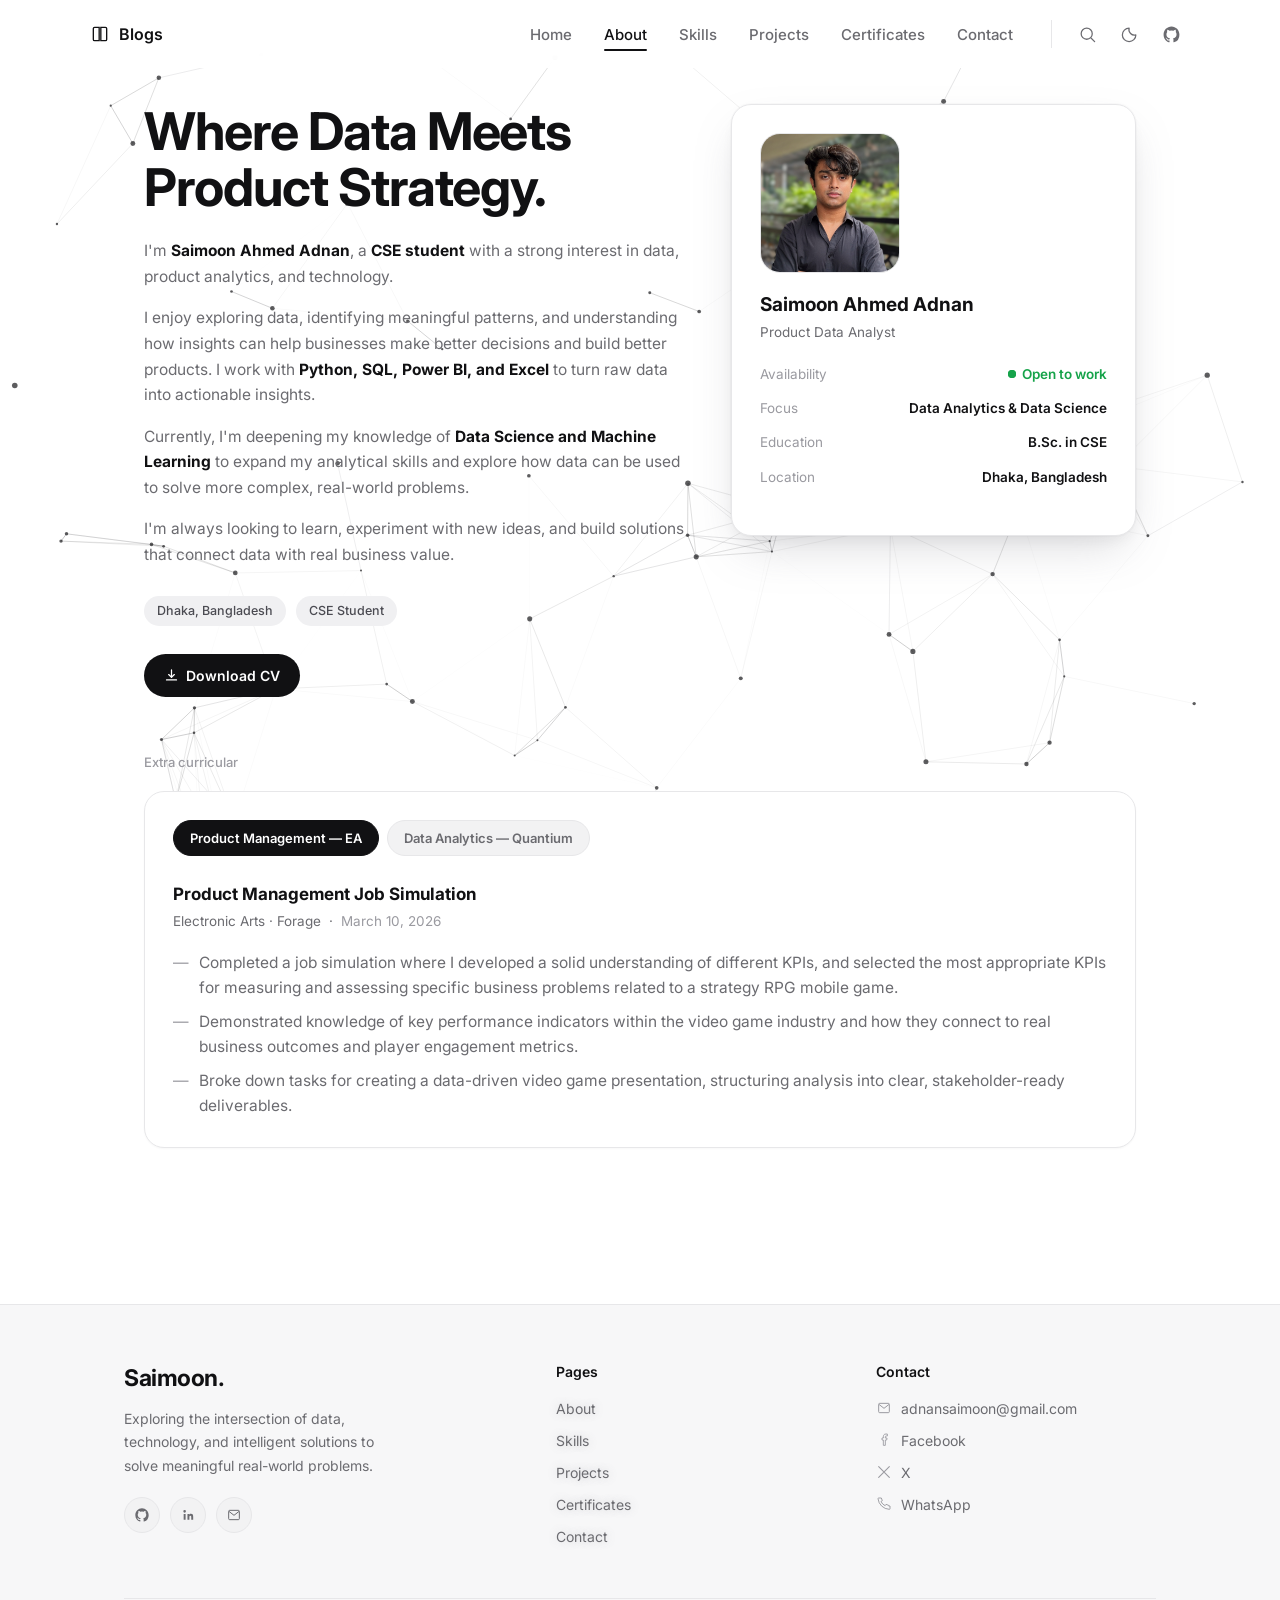
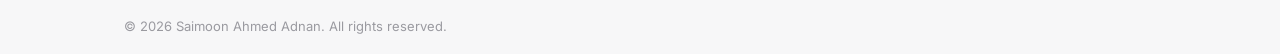
==== commit 7de5d92b: "update something" ====
--- a/about.html
+++ b/about.html
@@ -135,13 +135,13 @@
             <span style="font-weight:600;">Dhaka, Bangladesh</span>
           </div>
         </div>
-
+<!-- 
         <div style="display:flex; gap:6px; flex-wrap:wrap;">
           <span class="pill pill--dark">Python</span>
           <span class="pill pill--dark">SQL</span>
           <span class="pill pill--dark">Power BI</span>
           <span class="pill pill--dark">Excel</span>
-        </div>
+        </div> -->
       </div>
 
     </div>
--- a/css/style.css
+++ b/css/style.css
@@ -384,11 +384,33 @@
 }
 
 .dot {
-  width: 7px;
-  height: 7px;
+  position: relative;
+  width: 8px;
+  height: 8px;
   border-radius: 50%;
   background: var(--accent-green);
   display: inline-block;
+  animation: dotBlink 1.4s ease-in-out infinite;     /* lamp: bright -> dim -> bright */
+}
+.dot::after {                                         /* expanding glow ring */
+  content: "";
+  position: absolute;
+  inset: 0;
+  border-radius: 50%;
+  background: var(--accent-green);
+  animation: dotRing 1.4s ease-out infinite;
+}
+@keyframes dotBlink {
+  0%, 100% { opacity: 1;    box-shadow: 0 0 8px var(--accent-green); }
+  50%      { opacity: 0.25; box-shadow: none; }
+}
+@keyframes dotRing {
+  0%   { transform: scale(1);   opacity: 0.55; }
+  100% { transform: scale(2.6); opacity: 0; }
+}
+/* keep the lamp blinking even if the PC has OS animations switched off */
+@media (prefers-reduced-motion: reduce) {
+  .dot, .dot::after { animation-duration: 1.4s !important; animation-iteration-count: infinite !important; }
 }
 
 /* ==========================================================================
@@ -882,26 +904,6 @@
 }
 
 
-/* ==========================================================================
-   Hero: rotating headline (typed one phrase after another by js/main.js)
-   ========================================================================== */
-.hero-rot { min-height: 1.7em; }
-.kw-rot::after {
-  content: "";
-  display: inline-block;
-  width: 2px;
-  height: 1em;
-  margin-left: 3px;
-  vertical-align: -2px;
-  background: currentColor;
-  animation: kwBlink 1s steps(1) infinite;
-}
-@keyframes kwBlink { 50% { opacity: 0; } }
-@media (max-width: 600px) { .hero-rot { min-height: 3.4em; } }
-
-.kw-rot--static::after { animation: none; }
-
-
 /* Home page animated background (canvas is created by js/main.js) */
 #bg-canvas {
   position: fixed;
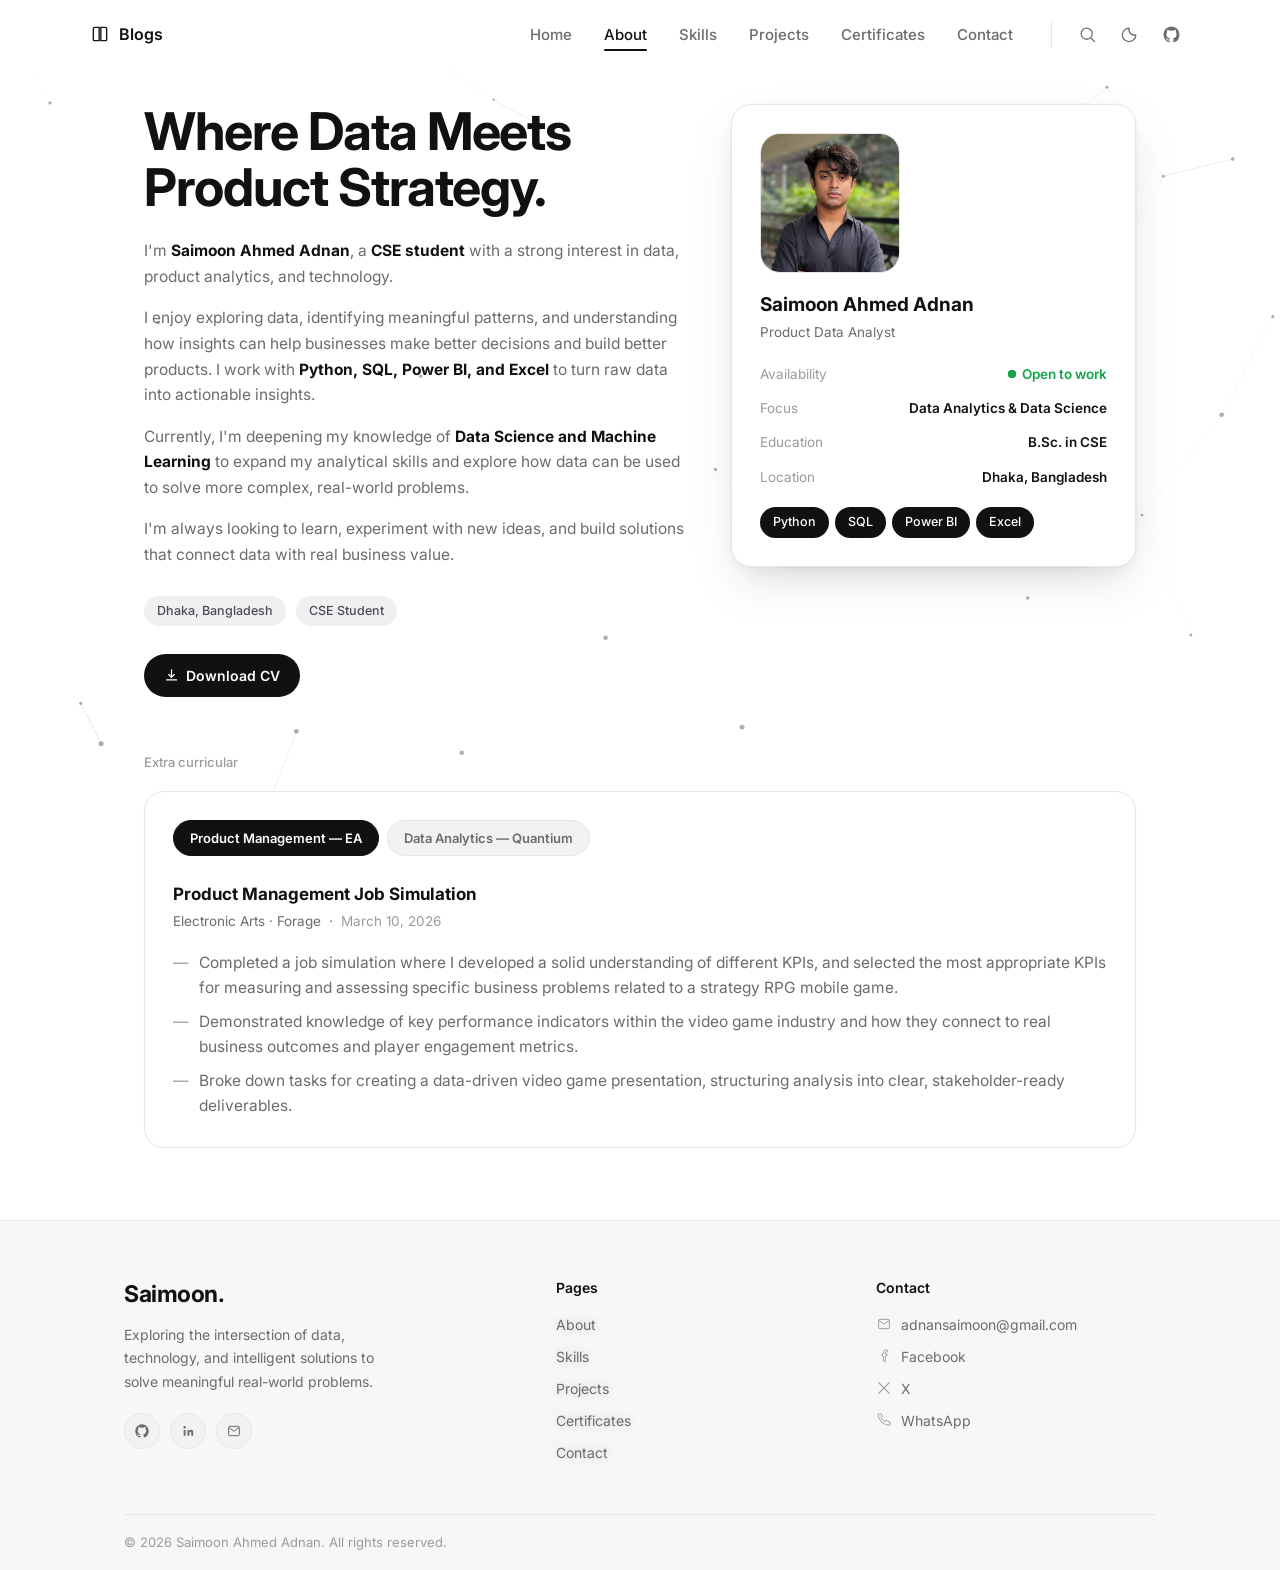
==== commit 7ae747de: "update all" ====
--- a/about.html
+++ b/about.html
@@ -7,6 +7,16 @@
 <link rel="preconnect" href="https://fonts.googleapis.com">
 <link rel="preconnect" href="https://fonts.gstatic.com" crossorigin>
 <link href="https://fonts.googleapis.com/css2?family=Inter:wght@400;500;600;700;800&display=swap" rel="stylesheet">
+<script>
+  /* apply the saved theme BEFORE the page is painted (stops the white flash in dark mode) */
+  (function () {
+    try {
+      var t = localStorage.getItem("__portfolio_theme__");
+      if (!t) t = window.matchMedia("(prefers-color-scheme: dark)").matches ? "dark" : "light";
+      document.documentElement.setAttribute("data-theme", t);
+    } catch (e) {}
+  })();
+</script>
 <link rel="stylesheet" href="css/style.css" />
 <style>
   .sim-tab {
@@ -50,7 +60,7 @@
       <button class="nav__icon-btn" aria-label="Toggle dark mode" type="button" data-theme-toggle>
         <svg viewBox="0 0 24 24" fill="none" data-theme-icon></svg>
       </button>
-      <a class="nav__icon-btn" href="https://github.com/" aria-label="GitHub" target="_blank" rel="noopener">
+      <a class="nav__icon-btn" href="https://github.com/saimoon-adnan" aria-label="GitHub" target="_blank" rel="noopener">
         <svg viewBox="0 0 24 24" fill="none"><path d="M12 2C6.48 2 2 6.58 2 12.25c0 4.49 2.87 8.3 6.84 9.64.5.1.68-.22.68-.49 0-.24-.01-1.05-.01-1.9-2.78.62-3.37-1.21-3.37-1.21-.45-1.18-1.1-1.49-1.1-1.49-.9-.63.07-.62.07-.62 1 .07 1.53 1.05 1.53 1.05.89 1.56 2.34 1.11 2.91.85.09-.66.34-1.11.62-1.36-2.22-.26-4.56-1.14-4.56-5.07 0-1.12.39-2.04 1.03-2.76-.1-.26-.45-1.31.1-2.73 0 0 .84-.27 2.75 1.05a9.3 9.3 0 0 1 5 0c1.91-1.32 2.75-1.05 2.75-1.05.55 1.42.2 2.47.1 2.73.64.72 1.03 1.64 1.03 2.76 0 3.94-2.34 4.81-4.57 5.06.36.32.67.94.67 1.9 0 1.37-.01 2.47-.01 2.81 0 .27.18.6.69.49A10.03 10.03 0 0 0 22 12.25C22 6.58 17.52 2 12 2Z" fill="currentColor"/></svg>
       </a>
       <button class="nav__icon-btn nav__links-mobile" aria-label="Open menu" type="button" data-menu-open>
@@ -102,7 +112,7 @@
           <span class="pill">CSE Student</span>
         </div>
 
-        <a href="https://1drv.ms/w/c/3b0d4e21c0f2fffd/IQA5T7iDLszsS4OrklgOBZgHAYgsfw3LJZklzcgCXuksck0" class="btn btn--primary">
+        <a href="assets/Saimoon_Adnan_CV.pdf" download="Saimoon_Adnan_CV.pdf" class="btn btn--primary">
           <svg viewBox="0 0 24 24" fill="none"><path d="M12 3v12m0 0l-4.5-4.5M12 15l4.5-4.5M4 19h16" stroke="currentColor" stroke-width="2" stroke-linecap="round" stroke-linejoin="round"/></svg>
           Download CV
         </a>
@@ -135,13 +145,13 @@
             <span style="font-weight:600;">Dhaka, Bangladesh</span>
           </div>
         </div>
-<!-- 
+
         <div style="display:flex; gap:6px; flex-wrap:wrap;">
           <span class="pill pill--dark">Python</span>
           <span class="pill pill--dark">SQL</span>
           <span class="pill pill--dark">Power BI</span>
           <span class="pill pill--dark">Excel</span>
-        </div> -->
+        </div>
       </div>
 
     </div>
--- a/css/style.css
+++ b/css/style.css
@@ -912,4 +912,24 @@
   height: 100%;
   z-index: -1;
   pointer-events: none;
-}+}
+
+/* ==========================================================================
+   Even space above the footer on every page
+   (the footer's own top margin is removed; the last block of each page
+    gets one consistent bottom space instead)
+   ========================================================================== */
+.footer { margin-top: 0 !important; }
+main > :last-child { padding-bottom: 72px !important; }
+@media (max-width: 860px) {
+  main > :last-child { padding-bottom: 48px !important; }
+}
+
+
+/* No white flash between pages in dark mode: the page background is the theme
+   colour from the very first paint, and the browser UI follows the theme. */
+html { background: var(--bg); }
+/* body must stay transparent, otherwise it would paint over the animated background canvas */
+body { background: transparent !important; }
+html[data-theme="dark"] { color-scheme: dark; }
+html[data-theme="light"] { color-scheme: light; }
